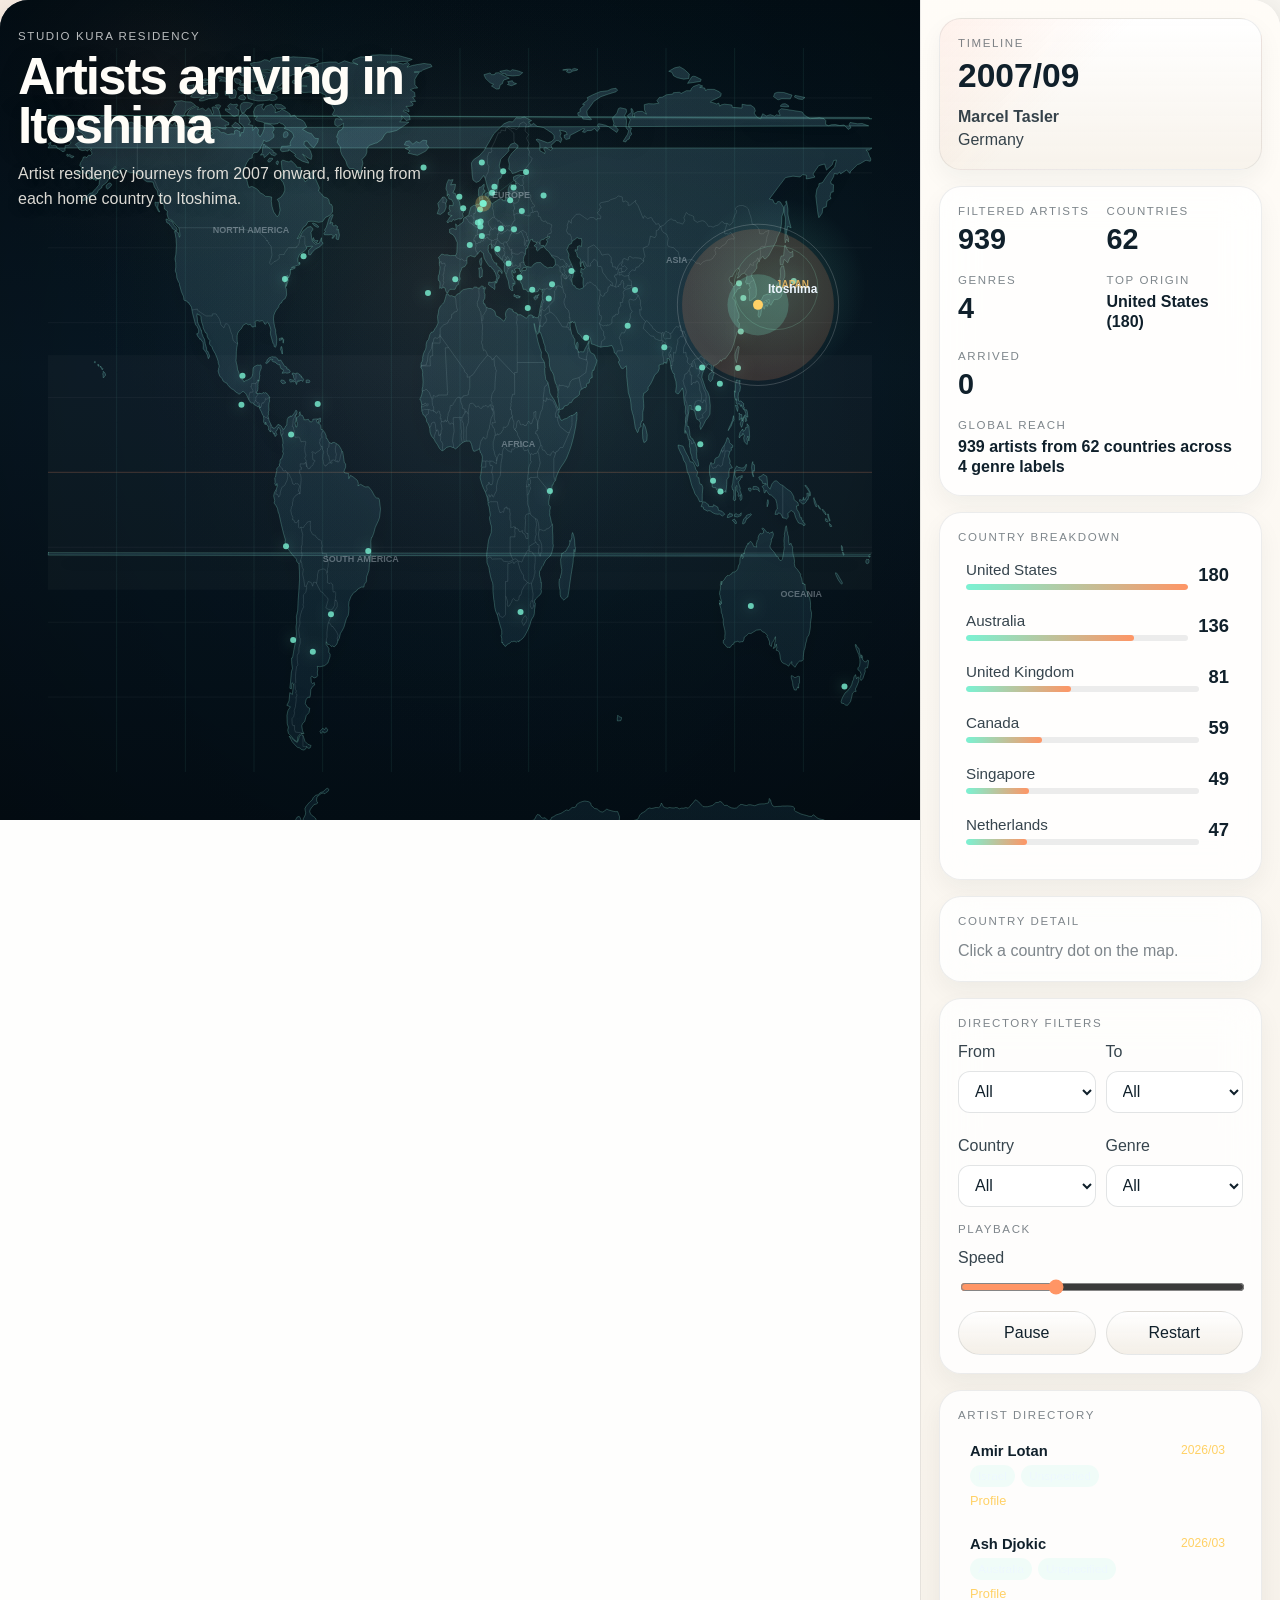
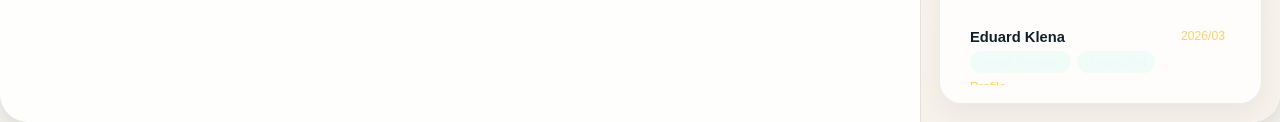
==== embed.html @ 5cb301b1 "Add metadata-driven artist directory" ====
<!DOCTYPE html>
<html lang="ja">
  <head>
    <meta charset="UTF-8" />
    <meta name="viewport" content="width=device-width, initial-scale=1.0" />
    <title>Kura Residency Atlas Embed</title>
    <link rel="stylesheet" href="./style.css" />
  </head>
  <body class="embed-mode">
    <div class="app-shell">
      <main class="canvas-column">
        <div class="hero-copy">
          <p class="eyebrow">Studio Kura Residency</p>
          <h1>Artists arriving in Itoshima</h1>
          <p class="description">
            Artist residency journeys from 2007 onward, flowing from each home country to Itoshima.
          </p>
        </div>
        <div id="sketch-root"></div>
      </main>

      <aside class="sidebar">
        <section class="panel panel-primary">
          <div class="panel-label">Timeline</div>
          <div id="current-date" class="big-date">Loading...</div>
          <div id="current-artist" class="current-artist">Preparing data...</div>
        </section>

        <section class="panel stats-grid">
          <div>
            <div class="stat-label">Filtered Artists</div>
            <div id="total-artists" class="stat-value">0</div>
          </div>
          <div>
            <div class="stat-label">Countries</div>
            <div id="country-count" class="stat-value">0</div>
          </div>
          <div>
            <div class="stat-label">Genres</div>
            <div id="genre-count" class="stat-value">0</div>
          </div>
          <div>
            <div class="stat-label">Top Origin</div>
            <div id="top-country" class="stat-value stat-value-small">-</div>
          </div>
          <div>
            <div class="stat-label">Arrived</div>
            <div id="arrived-count" class="stat-value">0</div>
          </div>
          <div class="stat-card-wide">
            <div class="stat-label">Global Reach</div>
            <div id="global-summary" class="stat-value stat-value-small">Building global map view...</div>
          </div>
        </section>

        <section class="panel">
          <div class="panel-label">Country Breakdown</div>
          <div id="country-list" class="country-list"></div>
        </section>

        <section class="panel">
          <div class="panel-label">Country Detail</div>
          <div id="country-detail" class="country-detail">
            <div id="detail-empty" class="detail-empty">Click a country dot on the map.</div>
            <div id="detail-content" class="detail-content" hidden>
              <div id="detail-country" class="detail-country">-</div>
              <div class="detail-stats">
                <div><span class="detail-stat-label">Artists</span><span id="detail-count" class="detail-stat-value">0</span></div>
                <div><span class="detail-stat-label">First</span><span id="detail-first" class="detail-stat-value">-</span></div>
                <div><span class="detail-stat-label">Latest</span><span id="detail-latest" class="detail-stat-value">-</span></div>
              </div>
              <div id="detail-artists" class="detail-artists"></div>
            </div>
          </div>
        </section>

        <section class="panel controls-panel">
          <div class="panel-label">Directory Filters</div>
          <div class="filter-grid">
            <label class="control-row" for="filter-start">
              <span>From</span>
              <select id="filter-start"></select>
            </label>
            <label class="control-row" for="filter-end">
              <span>To</span>
              <select id="filter-end"></select>
            </label>
            <label class="control-row" for="filter-country">
              <span>Country</span>
              <select id="filter-country"></select>
            </label>
            <label class="control-row" for="filter-genre">
              <span>Genre</span>
              <select id="filter-genre"></select>
            </label>
          </div>
          <div class="panel-label panel-label-spaced">Playback</div>
          <label class="control-row" for="speed-control">
            <span>Speed</span>
            <input id="speed-control" type="range" min="0.4" max="3" value="1.25" step="0.05" />
          </label>
          <div class="button-row">
            <button id="toggle-play" type="button">Pause</button>
            <button id="restart-play" type="button">Restart</button>
          </div>
        </section>

        <section class="panel">
          <div class="panel-label">Artist Directory</div>
          <div id="directory-list" class="directory-list"></div>
        </section>
      </aside>
    </div>

    <script src="./data/artists-data.js"></script>
    <script src="./data/artist-profiles.js"></script>
    <script src="./data/artist-metadata.js"></script>
    <script src="./data/world-land.js"></script>
    <script src="./data/world-countries.js"></script>
    <script src="./sketch.js"></script>
  </body>
</html>
---- style.css ----
:root {
  --bg: #07131d;
  --bg-soft: rgba(12, 29, 42, 0.72);
  --line: rgba(145, 226, 255, 0.25);
  --ink: #edf7ff;
  --muted: #9db8ca;
  --accent: #7af2d3;
  --accent-2: #ff9565;
  --accent-3: #ffd166;
  --panel: rgba(8, 18, 29, 0.78);
}

* {
  box-sizing: border-box;
}

html,
body {
  margin: 0;
  min-height: 100%;
  background:
    radial-gradient(circle at top left, rgba(255, 149, 101, 0.15), transparent 30%),
    radial-gradient(circle at 80% 20%, rgba(122, 242, 211, 0.12), transparent 26%),
    linear-gradient(160deg, #02060b 0%, #07131d 45%, #0d2231 100%);
  color: var(--ink);
  font-family: "Space Grotesk", "Noto Sans JP", sans-serif;
}

body {
  overflow: hidden;
}

body.embed-mode {
  background:
    radial-gradient(circle at top left, rgba(255, 149, 101, 0.1), transparent 26%),
    radial-gradient(circle at 80% 20%, rgba(122, 242, 211, 0.08), transparent 24%),
    #f6f4ef;
  color: #10202b;
}

.app-shell {
  display: grid;
  grid-template-columns: minmax(0, 1fr) 360px;
  min-height: 100vh;
}

.embed-mode .app-shell {
  min-height: 820px;
  background: rgba(255, 255, 255, 0.88);
  border-radius: 28px;
  overflow: hidden;
  box-shadow:
    0 24px 60px rgba(16, 32, 43, 0.08),
    0 4px 16px rgba(16, 32, 43, 0.06);
}

.canvas-column {
  position: relative;
  padding: 24px 0 24px 24px;
}

.embed-mode .canvas-column {
  padding: 0;
}

.hero-copy {
  position: absolute;
  z-index: 2;
  top: 24px;
  left: 24px;
  width: min(520px, calc(100% - 72px));
  pointer-events: none;
}

.embed-mode .hero-copy {
  top: 18px;
  left: 18px;
  width: min(420px, calc(100% - 36px));
}

.embed-mode .eyebrow {
  color: rgba(255, 255, 255, 0.72);
}

.embed-mode .hero-copy h1 {
  color: #fffdf8;
  text-shadow: 0 6px 24px rgba(0, 0, 0, 0.28);
}

.embed-mode .description {
  color: rgba(255, 250, 242, 0.86);
  text-shadow: 0 4px 18px rgba(0, 0, 0, 0.2);
}

.eyebrow,
.panel-label,
.stat-label {
  text-transform: uppercase;
  letter-spacing: 0.14em;
  font-size: 0.72rem;
  color: var(--muted);
}

.hero-copy h1 {
  margin: 8px 0 12px;
  font-size: clamp(2rem, 4vw, 4.5rem);
  line-height: 0.95;
  letter-spacing: -0.04em;
}

.description {
  margin: 0;
  max-width: 46ch;
  color: rgba(237, 247, 255, 0.74);
  line-height: 1.55;
}

#sketch-root {
  width: 100%;
  height: calc(100vh - 48px);
  border-radius: 28px;
  overflow: hidden;
  background:
    radial-gradient(circle at 78% 24%, rgba(122, 242, 211, 0.08), transparent 20%),
    radial-gradient(circle at 24% 16%, rgba(255, 149, 101, 0.08), transparent 24%),
    linear-gradient(180deg, rgba(7, 19, 29, 0.72), rgba(7, 19, 29, 0.26));
  border: 1px solid rgba(122, 242, 211, 0.16);
  box-shadow:
    inset 0 0 0 1px rgba(255, 255, 255, 0.03),
    inset 0 -80px 120px rgba(0, 0, 0, 0.24);
}

.embed-mode #sketch-root {
  height: 820px;
  border-radius: 0;
  border: 0;
}

.sidebar {
  padding: 24px;
  display: grid;
  gap: 16px;
  background: linear-gradient(180deg, rgba(3, 8, 14, 0.75), rgba(3, 8, 14, 0.9));
  border-left: 1px solid rgba(255, 255, 255, 0.05);
}

.embed-mode .sidebar {
  padding: 18px;
  background: linear-gradient(180deg, rgba(255, 252, 247, 0.96), rgba(246, 241, 233, 0.96));
  border-left: 1px solid rgba(16, 32, 43, 0.08);
}

.embed-mode .panel {
  background: rgba(255, 255, 255, 0.82);
  border-color: rgba(16, 32, 43, 0.08);
  box-shadow: 0 10px 24px rgba(16, 32, 43, 0.05);
}

.embed-mode .panel-primary {
  background:
    linear-gradient(135deg, rgba(255, 149, 101, 0.12), transparent 42%),
    linear-gradient(180deg, rgba(255, 255, 255, 0.96), rgba(247, 242, 234, 0.92));
}

.embed-mode .panel-label,
.embed-mode .stat-label {
  color: rgba(16, 32, 43, 0.54);
}

.embed-mode .big-date,
.embed-mode .stat-value,
.embed-mode .country-count {
  color: #10202b;
}

.embed-mode .current-artist,
.embed-mode .country-title,
.embed-mode .control-row {
  color: rgba(16, 32, 43, 0.84);
}

.embed-mode .country-bar {
  background: rgba(16, 32, 43, 0.08);
}

.embed-mode .detail-empty,
.embed-mode .detail-artist-date,
.embed-mode .detail-stat-label {
  color: rgba(16, 32, 43, 0.54);
}

.embed-mode .detail-artist {
  background: rgba(16, 32, 43, 0.05);
}

.embed-mode .detail-artist-link {
  color: #b85a2f;
}

.embed-mode .country-row:hover {
  background: rgba(16, 32, 43, 0.05);
}

.embed-mode .country-row.is-active {
  background: rgba(255, 149, 101, 0.12);
}

.embed-mode button {
  border-color: rgba(16, 32, 43, 0.1);
  background: linear-gradient(180deg, rgba(255, 255, 255, 0.96), rgba(243, 238, 230, 0.95));
  color: #10202b;
}

.embed-mode button:hover {
  border-color: rgba(255, 149, 101, 0.35);
}

.panel {
  padding: 18px;
  border-radius: 22px;
  background: var(--panel);
  border: 1px solid rgba(122, 242, 211, 0.12);
  backdrop-filter: blur(18px);
}

.panel-primary {
  background:
    linear-gradient(135deg, rgba(255, 149, 101, 0.16), transparent 40%),
    linear-gradient(180deg, rgba(11, 24, 37, 0.95), rgba(7, 19, 29, 0.82));
}

.big-date {
  margin-top: 10px;
  font-size: 2.1rem;
  font-weight: 700;
  line-height: 1;
}

.current-artist {
  margin-top: 12px;
  color: rgba(237, 247, 255, 0.82);
  line-height: 1.45;
}

.stats-grid {
  display: grid;
  grid-template-columns: 1fr 1fr;
  gap: 18px 12px;
}

.stat-card-wide {
  grid-column: 1 / -1;
}

.stat-value {
  margin-top: 6px;
  font-size: 1.8rem;
  font-weight: 700;
}

.stat-value-small {
  font-size: 1rem;
  line-height: 1.25;
}

.country-list {
  margin-top: 12px;
  max-height: 34vh;
  overflow: auto;
  display: grid;
  gap: 10px;
  padding-right: 6px;
}

.country-row {
  display: grid;
  grid-template-columns: minmax(0, 1fr) auto;
  gap: 10px;
  align-items: center;
  padding: 6px 8px;
  border-radius: 14px;
  cursor: pointer;
  transition: background 140ms ease;
}

.country-row:hover {
  background: rgba(255, 255, 255, 0.05);
}

.country-row.is-active {
  background: rgba(255, 209, 102, 0.12);
}

.country-name {
  display: grid;
  gap: 6px;
}

.country-title {
  display: flex;
  justify-content: space-between;
  gap: 8px;
  font-size: 0.95rem;
}

.country-bar {
  height: 6px;
  border-radius: 999px;
  background: rgba(255, 255, 255, 0.06);
  overflow: hidden;
}

.country-bar-fill {
  height: 100%;
  border-radius: inherit;
  background: linear-gradient(90deg, var(--accent), var(--accent-2));
}

.country-count {
  font-size: 1.15rem;
  font-weight: 700;
  color: var(--accent-3);
}

.country-detail {
  margin-top: 12px;
}

.detail-empty {
  color: rgba(237, 247, 255, 0.62);
  line-height: 1.5;
}

.detail-country {
  font-size: 1.25rem;
  font-weight: 700;
}

.detail-stats {
  margin-top: 12px;
  display: grid;
  grid-template-columns: repeat(3, 1fr);
  gap: 10px;
}

.detail-stat-label {
  display: block;
  font-size: 0.72rem;
  letter-spacing: 0.1em;
  text-transform: uppercase;
  color: var(--muted);
}

.detail-stat-value {
  display: block;
  margin-top: 4px;
  font-weight: 700;
}

.detail-artists {
  margin-top: 14px;
  max-height: 22vh;
  overflow: auto;
  display: grid;
  gap: 8px;
  padding-right: 6px;
}

.detail-artist {
  display: grid;
  grid-template-columns: minmax(0, 1fr);
  gap: 6px;
  align-items: start;
  padding: 8px 10px;
  border-radius: 12px;
  background: rgba(255, 255, 255, 0.05);
  line-height: 1.35;
}

.detail-artist-copy {
  min-width: 0;
}

.detail-artist-date {
  display: block;
  font-size: 0.76rem;
  color: var(--muted);
}

.detail-artist-link {
  display: inline-block;
  margin-top: 4px;
  color: var(--accent-3);
  text-decoration: none;
  font-size: 0.8rem;
}

.detail-artist-link:hover {
  text-decoration: underline;
}

.controls-panel {
  align-self: end;
}

.panel-label-spaced {
  margin-top: 16px;
}

.control-row {
  margin-top: 14px;
  display: grid;
  gap: 10px;
  color: rgba(237, 247, 255, 0.86);
}

.filter-grid {
  display: grid;
  grid-template-columns: 1fr 1fr;
  gap: 10px;
}

.directory-list {
  margin-top: 12px;
  max-height: 28vh;
  overflow: auto;
  display: grid;
  gap: 8px;
  padding-right: 6px;
}

.directory-card {
  padding: 10px 12px;
  border-radius: 14px;
  background: rgba(255, 255, 255, 0.05);
  display: grid;
  gap: 6px;
}

.directory-title {
  display: flex;
  justify-content: space-between;
  gap: 8px;
  align-items: start;
  font-size: 0.92rem;
}

.directory-period {
  color: var(--accent-3);
  font-size: 0.76rem;
  white-space: nowrap;
}

.directory-meta {
  display: flex;
  flex-wrap: wrap;
  gap: 6px;
}

.directory-pill {
  display: inline-flex;
  align-items: center;
  padding: 4px 8px;
  border-radius: 999px;
  background: rgba(122, 242, 211, 0.1);
  color: rgba(237, 247, 255, 0.82);
  font-size: 0.74rem;
}

.directory-link {
  color: var(--accent-3);
  text-decoration: none;
  font-size: 0.8rem;
}

.directory-link:hover {
  text-decoration: underline;
}

select {
  width: 100%;
  min-height: 42px;
  padding: 0 12px;
  border-radius: 12px;
  border: 1px solid rgba(255, 255, 255, 0.12);
  background: rgba(255, 255, 255, 0.05);
  color: var(--ink);
  font: inherit;
}

.embed-mode select {
  border-color: rgba(16, 32, 43, 0.12);
  background: rgba(255, 255, 255, 0.94);
  color: #10202b;
}

input[type="range"] {
  width: 100%;
  accent-color: var(--accent-2);
}

.button-row {
  margin-top: 14px;
  display: grid;
  grid-template-columns: 1fr 1fr;
  gap: 10px;
}

button {
  padding: 12px 14px;
  border-radius: 999px;
  border: 1px solid rgba(255, 255, 255, 0.1);
  background: linear-gradient(180deg, rgba(255, 255, 255, 0.08), rgba(255, 255, 255, 0.02));
  color: var(--ink);
  font: inherit;
  cursor: pointer;
}

button:hover {
  border-color: rgba(122, 242, 211, 0.35);
}

@media (max-width: 1080px) {
  body {
    overflow: auto;
  }

  .app-shell {
    grid-template-columns: 1fr;
  }

  .canvas-column {
    padding: 16px 16px 0;
  }

  #sketch-root {
    height: auto;
    aspect-ratio: 1.65 / 1;
    min-height: 320px;
    max-height: 56vw;
  }

  .sidebar {
    padding: 16px;
    grid-template-columns: 1fr;
    border-left: 0;
    border-top: 1px solid rgba(255, 255, 255, 0.05);
  }

  .country-list {
    max-height: 28vh;
  }

  .embed-mode .app-shell {
    min-height: auto;
  }

  .embed-mode #sketch-root {
    height: auto;
    aspect-ratio: 1.65 / 1;
    min-height: 320px;
    max-height: 58vw;
  }

  .hero-copy {
    width: min(360px, calc(100% - 32px));
  }

  .hero-copy h1 {
    font-size: clamp(1.6rem, 8vw, 2.8rem);
  }

  .description {
    max-width: 34ch;
    font-size: 0.88rem;
  }

  .big-date {
    font-size: 1.8rem;
  }

  .current-artist {
    font-size: 0.92rem;
  }

  .stat-value {
    font-size: 1.55rem;
  }

  .stat-value-small,
  .country-count,
  .detail-country {
    font-size: 0.98rem;
  }

  .country-title,
  .detail-stat-value,
  .control-row,
  button,
  select {
    font-size: 0.9rem;
  }

  .directory-title {
    font-size: 0.88rem;
  }
}

@media (max-width: 720px) {
  #sketch-root,
  .embed-mode #sketch-root {
    aspect-ratio: 1.45 / 1;
    min-height: 280px;
    max-height: 72vw;
  }

  .hero-copy {
    top: 14px;
    left: 14px;
    width: min(300px, calc(100% - 28px));
  }

  .hero-copy h1 {
    margin: 6px 0 8px;
    font-size: clamp(1.35rem, 6.2vw, 2.1rem);
  }

  .description {
    font-size: 0.78rem;
    line-height: 1.45;
  }

  .eyebrow,
  .panel-label,
  .stat-label {
    font-size: 0.64rem;
    letter-spacing: 0.11em;
  }

  .sidebar {
    padding: 12px;
    gap: 12px;
  }

  .panel {
    padding: 14px;
    border-radius: 18px;
  }

  .big-date {
    font-size: 1.5rem;
  }

  .current-artist {
    margin-top: 10px;
    font-size: 0.86rem;
    line-height: 1.35;
  }

  .stat-value {
    font-size: 1.32rem;
  }

  .stat-value-small {
    font-size: 0.86rem;
  }

  .country-title,
  .country-count,
  .detail-country,
  .detail-stat-value,
  .control-row,
  button,
  select {
    font-size: 0.84rem;
  }

  .detail-stat-label,
  .detail-artist-date {
    font-size: 0.68rem;
  }

  .detail-artists,
  .country-list {
    gap: 6px;
  }

  .filter-grid {
    grid-template-columns: 1fr;
  }

  .directory-pill,
  .directory-period,
  .directory-link {
    font-size: 0.72rem;
  }
}

.editor-body {
  overflow: auto;
}

.editor-shell {
  min-height: 100vh;
  padding: 24px;
  display: grid;
  gap: 18px;
}

.editor-hero {
  display: flex;
  justify-content: space-between;
  gap: 20px;
  align-items: flex-start;
}

.editor-hero h1,
.editor-panel h2 {
  margin: 8px 0 0;
  font-size: clamp(1.4rem, 2vw, 2.4rem);
}

.editor-hero-actions,
.editor-actions {
  display: flex;
  gap: 10px;
  flex-wrap: wrap;
}

.editor-link-button {
  display: inline-flex;
  align-items: center;
  justify-content: center;
  padding: 12px 14px;
  border-radius: 999px;
  border: 1px solid rgba(255, 255, 255, 0.1);
  background: linear-gradient(180deg, rgba(255, 255, 255, 0.08), rgba(255, 255, 255, 0.02));
  color: var(--ink);
  text-decoration: none;
}

.editor-grid {
  display: grid;
  grid-template-columns: repeat(2, minmax(0, 1fr));
  gap: 18px;
}

.editor-panel {
  display: grid;
  gap: 12px;
}

.editor-panel-wide {
  grid-column: 1 / -1;
}

.editor-panel-head {
  display: flex;
  justify-content: space-between;
  gap: 16px;
  align-items: flex-start;
}

.editor-note,
.editor-status {
  color: var(--muted);
  line-height: 1.5;
}

.editor-checklist {
  display: grid;
  gap: 8px;
}

.editor-check-item {
  padding: 10px 12px;
  border-radius: 12px;
  background: rgba(255, 255, 255, 0.04);
  color: rgba(237, 247, 255, 0.86);
}

.editor-search-bar {
  display: flex;
  gap: 12px;
  align-items: center;
  flex-wrap: wrap;
}

.editor-search-bar input,
.editor-cell input {
  width: 100%;
  border-radius: 12px;
  border: 1px solid rgba(255, 255, 255, 0.08);
  background: rgba(255, 255, 255, 0.04);
  color: var(--ink);
  font: inherit;
}

.editor-search-bar input {
  min-height: 48px;
  padding: 0 14px;
  min-width: min(100%, 360px);
}

.editor-table {
  display: grid;
  gap: 8px;
}

.editor-thead,
.editor-tr {
  display: grid;
  gap: 8px;
}

.editor-thead {
  grid-template-columns: 100px minmax(180px, 1.2fr) minmax(140px, 1fr) minmax(220px, 1.5fr) 110px;
  color: var(--muted);
  text-transform: uppercase;
  letter-spacing: 0.12em;
  font-size: 0.72rem;
}

#override-table .editor-thead,
#override-table .editor-tr {
  grid-template-columns: 100px minmax(180px, 1.4fr) minmax(140px, 1fr) 110px;
}

#source-table .editor-thead,
#source-table .editor-tr {
  grid-template-columns: 100px minmax(180px, 1.4fr) minmax(140px, 1fr) 130px;
}

.editor-th,
.editor-cell {
  min-width: 0;
}

.editor-cell input,
.editor-cell-static {
  min-height: 44px;
  padding: 10px 12px;
}

.editor-cell-static {
  display: flex;
  align-items: center;
  border-radius: 12px;
  background: rgba(255, 255, 255, 0.04);
}

.editor-cell-action {
  display: flex;
  align-items: center;
}

.editor-delete,
.editor-copy-row {
  width: 100%;
}

.editor-actions button {
  white-space: nowrap;
}

.editor-command-block {
  display: grid;
  gap: 10px;
}

.editor-command-block code {
  display: block;
  padding: 14px 16px;
  border-radius: 14px;
  background: rgba(255, 255, 255, 0.04);
  overflow: auto;
}

@media (max-width: 1180px) {
  .editor-grid {
    grid-template-columns: 1fr;
  }

  .editor-panel-wide {
    grid-column: auto;
  }
}

@media (max-width: 820px) {
  .editor-shell {
    padding: 16px;
  }

  .editor-hero,
  .editor-panel-head {
    grid-template-columns: 1fr;
    display: grid;
  }

  .editor-thead {
    display: none;
  }

  .editor-tr,
  #override-table .editor-tr,
  #source-table .editor-tr {
    grid-template-columns: 1fr;
    padding: 10px;
    border-radius: 16px;
    background: rgba(255, 255, 255, 0.04);
  }
}
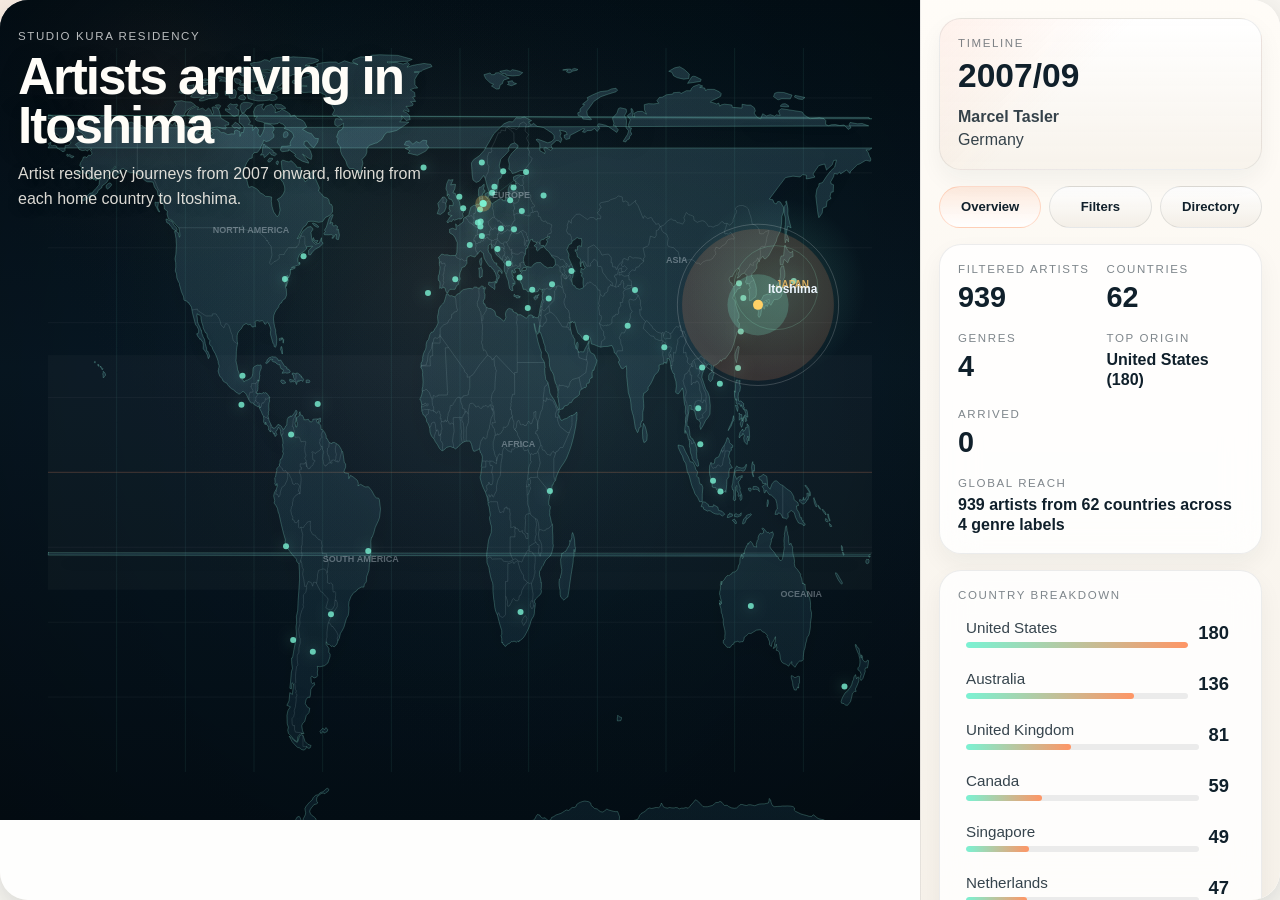
==== commit 93f135e6: "Reorganize sidebar into desktop tabs" ====
--- a/embed.html
+++ b/embed.html
@@ -26,89 +26,101 @@
           <div id="current-artist" class="current-artist">Preparing data...</div>
         </section>
 
-        <section class="panel stats-grid">
-          <div>
-            <div class="stat-label">Filtered Artists</div>
-            <div id="total-artists" class="stat-value">0</div>
-          </div>
-          <div>
-            <div class="stat-label">Countries</div>
-            <div id="country-count" class="stat-value">0</div>
-          </div>
-          <div>
-            <div class="stat-label">Genres</div>
-            <div id="genre-count" class="stat-value">0</div>
-          </div>
-          <div>
-            <div class="stat-label">Top Origin</div>
-            <div id="top-country" class="stat-value stat-value-small">-</div>
-          </div>
-          <div>
-            <div class="stat-label">Arrived</div>
-            <div id="arrived-count" class="stat-value">0</div>
-          </div>
-          <div class="stat-card-wide">
-            <div class="stat-label">Global Reach</div>
-            <div id="global-summary" class="stat-value stat-value-small">Building global map view...</div>
-          </div>
+        <section class="sidebar-tabs" aria-label="Sidebar sections">
+          <button class="sidebar-tab is-active" type="button" data-sidebar-tab="overview">Overview</button>
+          <button class="sidebar-tab" type="button" data-sidebar-tab="filters">Filters</button>
+          <button class="sidebar-tab" type="button" data-sidebar-tab="directory">Directory</button>
         </section>
 
-        <section class="panel">
-          <div class="panel-label">Country Breakdown</div>
-          <div id="country-list" class="country-list"></div>
-        </section>
+        <div class="sidebar-view is-active" data-sidebar-panel="overview">
+          <section class="panel stats-grid">
+            <div>
+              <div class="stat-label">Filtered Artists</div>
+              <div id="total-artists" class="stat-value">0</div>
+            </div>
+            <div>
+              <div class="stat-label">Countries</div>
+              <div id="country-count" class="stat-value">0</div>
+            </div>
+            <div>
+              <div class="stat-label">Genres</div>
+              <div id="genre-count" class="stat-value">0</div>
+            </div>
+            <div>
+              <div class="stat-label">Top Origin</div>
+              <div id="top-country" class="stat-value stat-value-small">-</div>
+            </div>
+            <div>
+              <div class="stat-label">Arrived</div>
+              <div id="arrived-count" class="stat-value">0</div>
+            </div>
+            <div class="stat-card-wide">
+              <div class="stat-label">Global Reach</div>
+              <div id="global-summary" class="stat-value stat-value-small">Building global map view...</div>
+            </div>
+          </section>
 
-        <section class="panel">
-          <div class="panel-label">Country Detail</div>
-          <div id="country-detail" class="country-detail">
-            <div id="detail-empty" class="detail-empty">Click a country dot on the map.</div>
-            <div id="detail-content" class="detail-content" hidden>
-              <div id="detail-country" class="detail-country">-</div>
-              <div class="detail-stats">
-                <div><span class="detail-stat-label">Artists</span><span id="detail-count" class="detail-stat-value">0</span></div>
-                <div><span class="detail-stat-label">First</span><span id="detail-first" class="detail-stat-value">-</span></div>
-                <div><span class="detail-stat-label">Latest</span><span id="detail-latest" class="detail-stat-value">-</span></div>
+          <section class="panel">
+            <div class="panel-label">Country Breakdown</div>
+            <div id="country-list" class="country-list"></div>
+          </section>
+
+          <section class="panel">
+            <div class="panel-label">Country Detail</div>
+            <div id="country-detail" class="country-detail">
+              <div id="detail-empty" class="detail-empty">Click a country dot on the map.</div>
+              <div id="detail-content" class="detail-content" hidden>
+                <div id="detail-country" class="detail-country">-</div>
+                <div class="detail-stats">
+                  <div><span class="detail-stat-label">Artists</span><span id="detail-count" class="detail-stat-value">0</span></div>
+                  <div><span class="detail-stat-label">First</span><span id="detail-first" class="detail-stat-value">-</span></div>
+                  <div><span class="detail-stat-label">Latest</span><span id="detail-latest" class="detail-stat-value">-</span></div>
+                </div>
+                <div id="detail-artists" class="detail-artists"></div>
               </div>
-              <div id="detail-artists" class="detail-artists"></div>
             </div>
-          </div>
-        </section>
+          </section>
+        </div>
 
-        <section class="panel controls-panel">
-          <div class="panel-label">Directory Filters</div>
-          <div class="filter-grid">
-            <label class="control-row" for="filter-start">
-              <span>From</span>
-              <select id="filter-start"></select>
+        <div class="sidebar-view" data-sidebar-panel="filters" hidden>
+          <section class="panel controls-panel">
+            <div class="panel-label">Directory Filters</div>
+            <div class="filter-grid">
+              <label class="control-row" for="filter-start">
+                <span>From</span>
+                <select id="filter-start"></select>
+              </label>
+              <label class="control-row" for="filter-end">
+                <span>To</span>
+                <select id="filter-end"></select>
+              </label>
+              <label class="control-row" for="filter-country">
+                <span>Country</span>
+                <select id="filter-country"></select>
+              </label>
+              <label class="control-row" for="filter-genre">
+                <span>Genre</span>
+                <select id="filter-genre"></select>
+              </label>
+            </div>
+            <div class="panel-label panel-label-spaced">Playback</div>
+            <label class="control-row" for="speed-control">
+              <span>Speed</span>
+              <input id="speed-control" type="range" min="0.4" max="3" value="1.25" step="0.05" />
             </label>
-            <label class="control-row" for="filter-end">
-              <span>To</span>
-              <select id="filter-end"></select>
-            </label>
-            <label class="control-row" for="filter-country">
-              <span>Country</span>
-              <select id="filter-country"></select>
-            </label>
-            <label class="control-row" for="filter-genre">
-              <span>Genre</span>
-              <select id="filter-genre"></select>
-            </label>
-          </div>
-          <div class="panel-label panel-label-spaced">Playback</div>
-          <label class="control-row" for="speed-control">
-            <span>Speed</span>
-            <input id="speed-control" type="range" min="0.4" max="3" value="1.25" step="0.05" />
-          </label>
-          <div class="button-row">
-            <button id="toggle-play" type="button">Pause</button>
-            <button id="restart-play" type="button">Restart</button>
-          </div>
-        </section>
+            <div class="button-row">
+              <button id="toggle-play" type="button">Pause</button>
+              <button id="restart-play" type="button">Restart</button>
+            </div>
+          </section>
+        </div>
 
-        <section class="panel">
-          <div class="panel-label">Artist Directory</div>
-          <div id="directory-list" class="directory-list"></div>
-        </section>
+        <div class="sidebar-view" data-sidebar-panel="directory" hidden>
+          <section class="panel">
+            <div class="panel-label">Artist Directory</div>
+            <div id="directory-list" class="directory-list"></div>
+          </section>
+        </div>
       </aside>
     </div>
 
--- a/style.css
+++ b/style.css
@@ -140,6 +140,9 @@
   padding: 24px;
   display: grid;
   gap: 16px;
+  align-content: start;
+  overflow-y: auto;
+  height: 100vh;
   background: linear-gradient(180deg, rgba(3, 8, 14, 0.75), rgba(3, 8, 14, 0.9));
   border-left: 1px solid rgba(255, 255, 255, 0.05);
 }
@@ -148,6 +151,35 @@
   padding: 18px;
   background: linear-gradient(180deg, rgba(255, 252, 247, 0.96), rgba(246, 241, 233, 0.96));
   border-left: 1px solid rgba(16, 32, 43, 0.08);
+}
+
+.sidebar-tabs {
+  display: grid;
+  grid-template-columns: repeat(3, 1fr);
+  gap: 8px;
+}
+
+.sidebar-tab {
+  min-height: 42px;
+  padding: 10px 12px;
+  border-radius: 999px;
+  font-size: 0.82rem;
+  font-weight: 600;
+}
+
+.sidebar-tab.is-active {
+  border-color: rgba(122, 242, 211, 0.5);
+  background: linear-gradient(180deg, rgba(122, 242, 211, 0.18), rgba(255, 255, 255, 0.04));
+}
+
+.embed-mode .sidebar-tab.is-active {
+  border-color: rgba(255, 149, 101, 0.32);
+  background: linear-gradient(180deg, rgba(255, 149, 101, 0.16), rgba(255, 255, 255, 0.92));
+}
+
+.sidebar-view {
+  display: grid;
+  gap: 16px;
 }
 
 .embed-mode .panel {
@@ -400,7 +432,7 @@
 }
 
 .controls-panel {
-  align-self: end;
+  align-self: start;
 }
 
 .panel-label-spaced {
@@ -543,6 +575,8 @@
   .sidebar {
     padding: 16px;
     grid-template-columns: 1fr;
+    height: auto;
+    overflow: visible;
     border-left: 0;
     border-top: 1px solid rgba(255, 255, 255, 0.05);
   }
@@ -640,6 +674,10 @@
   .sidebar {
     padding: 12px;
     gap: 12px;
+  }
+
+  .sidebar-tabs {
+    grid-template-columns: 1fr;
   }
 
   .panel {
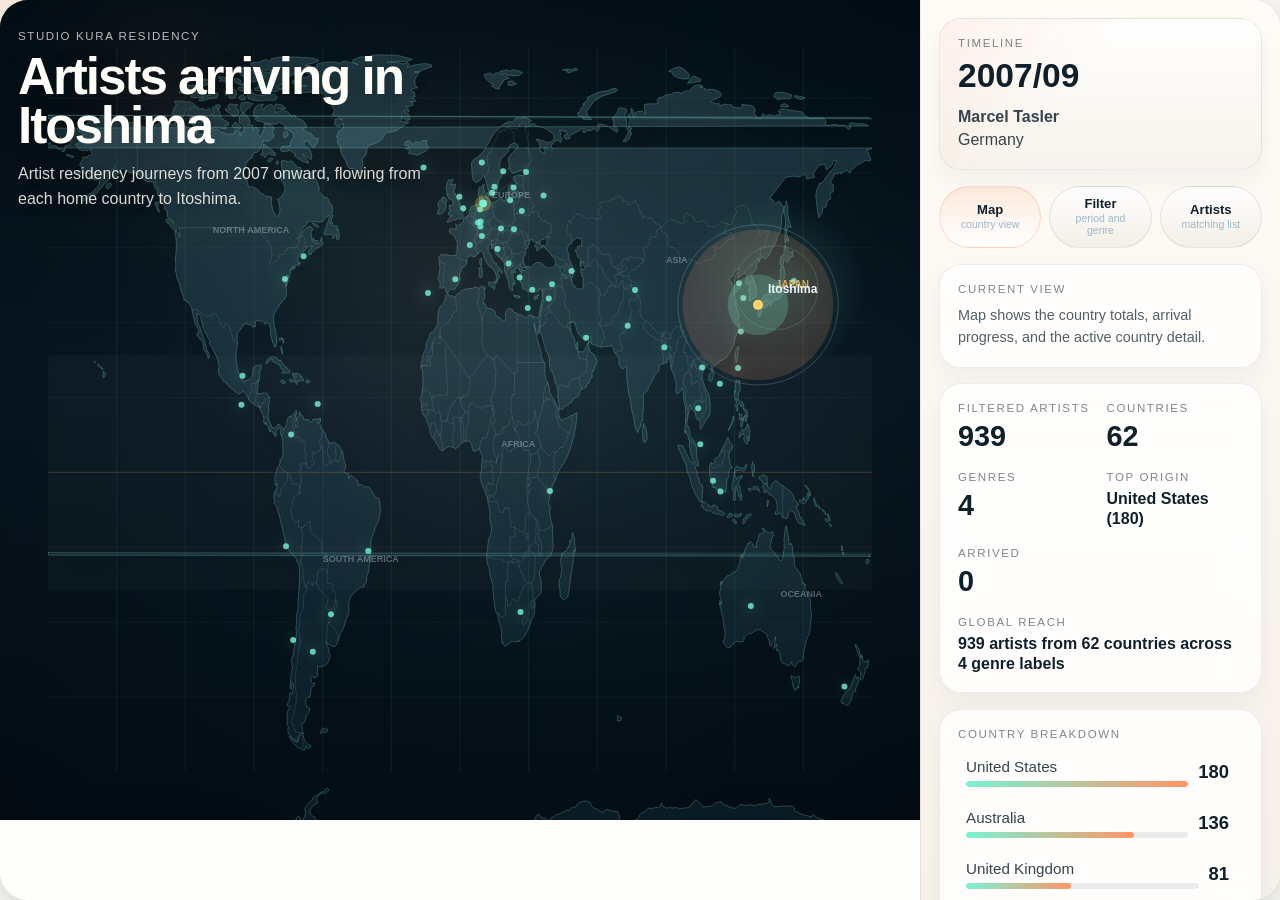
==== commit 597e1ea9: "Clarify sidebar tab labels" ====
--- a/embed.html
+++ b/embed.html
@@ -27,12 +27,25 @@
         </section>
 
         <section class="sidebar-tabs" aria-label="Sidebar sections">
-          <button class="sidebar-tab is-active" type="button" data-sidebar-tab="overview">Overview</button>
-          <button class="sidebar-tab" type="button" data-sidebar-tab="filters">Filters</button>
-          <button class="sidebar-tab" type="button" data-sidebar-tab="directory">Directory</button>
+          <button class="sidebar-tab is-active" type="button" data-sidebar-tab="overview">
+            <span class="sidebar-tab-title">Map</span>
+            <span class="sidebar-tab-note">country view</span>
+          </button>
+          <button class="sidebar-tab" type="button" data-sidebar-tab="filters">
+            <span class="sidebar-tab-title">Filter</span>
+            <span class="sidebar-tab-note">period and genre</span>
+          </button>
+          <button class="sidebar-tab" type="button" data-sidebar-tab="directory">
+            <span class="sidebar-tab-title">Artists</span>
+            <span class="sidebar-tab-note">matching list</span>
+          </button>
         </section>
 
         <div class="sidebar-view is-active" data-sidebar-panel="overview">
+          <section class="panel panel-helper">
+            <div class="panel-label">Current View</div>
+            <p class="panel-helper-copy">Map shows the country totals, arrival progress, and the active country detail.</p>
+          </section>
           <section class="panel stats-grid">
             <div>
               <div class="stat-label">Filtered Artists</div>
@@ -83,6 +96,10 @@
         </div>
 
         <div class="sidebar-view" data-sidebar-panel="filters" hidden>
+          <section class="panel panel-helper">
+            <div class="panel-label">Current View</div>
+            <p class="panel-helper-copy">Filter updates the map and directory by period, country, and genre.</p>
+          </section>
           <section class="panel controls-panel">
             <div class="panel-label">Directory Filters</div>
             <div class="filter-grid">
@@ -116,6 +133,10 @@
         </div>
 
         <div class="sidebar-view" data-sidebar-panel="directory" hidden>
+          <section class="panel panel-helper">
+            <div class="panel-label">Current View</div>
+            <p class="panel-helper-copy">Artists lists the matching artists in reverse chronological order.</p>
+          </section>
           <section class="panel">
             <div class="panel-label">Artist Directory</div>
             <div id="directory-list" class="directory-list"></div>
--- a/style.css
+++ b/style.css
@@ -163,8 +163,23 @@
   min-height: 42px;
   padding: 10px 12px;
   border-radius: 999px;
+  display: grid;
+  gap: 2px;
+  justify-items: center;
+  align-content: center;
+  text-align: center;
+}
+
+.sidebar-tab-title {
   font-size: 0.82rem;
-  font-weight: 600;
+  font-weight: 700;
+  line-height: 1.1;
+}
+
+.sidebar-tab-note {
+  font-size: 0.66rem;
+  color: var(--muted);
+  line-height: 1.1;
 }
 
 .sidebar-tab.is-active {
@@ -180,6 +195,17 @@
 .sidebar-view {
   display: grid;
   gap: 16px;
+}
+
+.panel-helper-copy {
+  margin: 10px 0 0;
+  color: rgba(237, 247, 255, 0.74);
+  line-height: 1.5;
+  font-size: 0.9rem;
+}
+
+.embed-mode .panel-helper-copy {
+  color: rgba(16, 32, 43, 0.72);
 }
 
 .embed-mode .panel {
@@ -678,6 +704,12 @@
 
   .sidebar-tabs {
     grid-template-columns: 1fr;
+  }
+
+  .sidebar-tab {
+    justify-items: start;
+    text-align: left;
+    border-radius: 18px;
   }
 
   .panel {
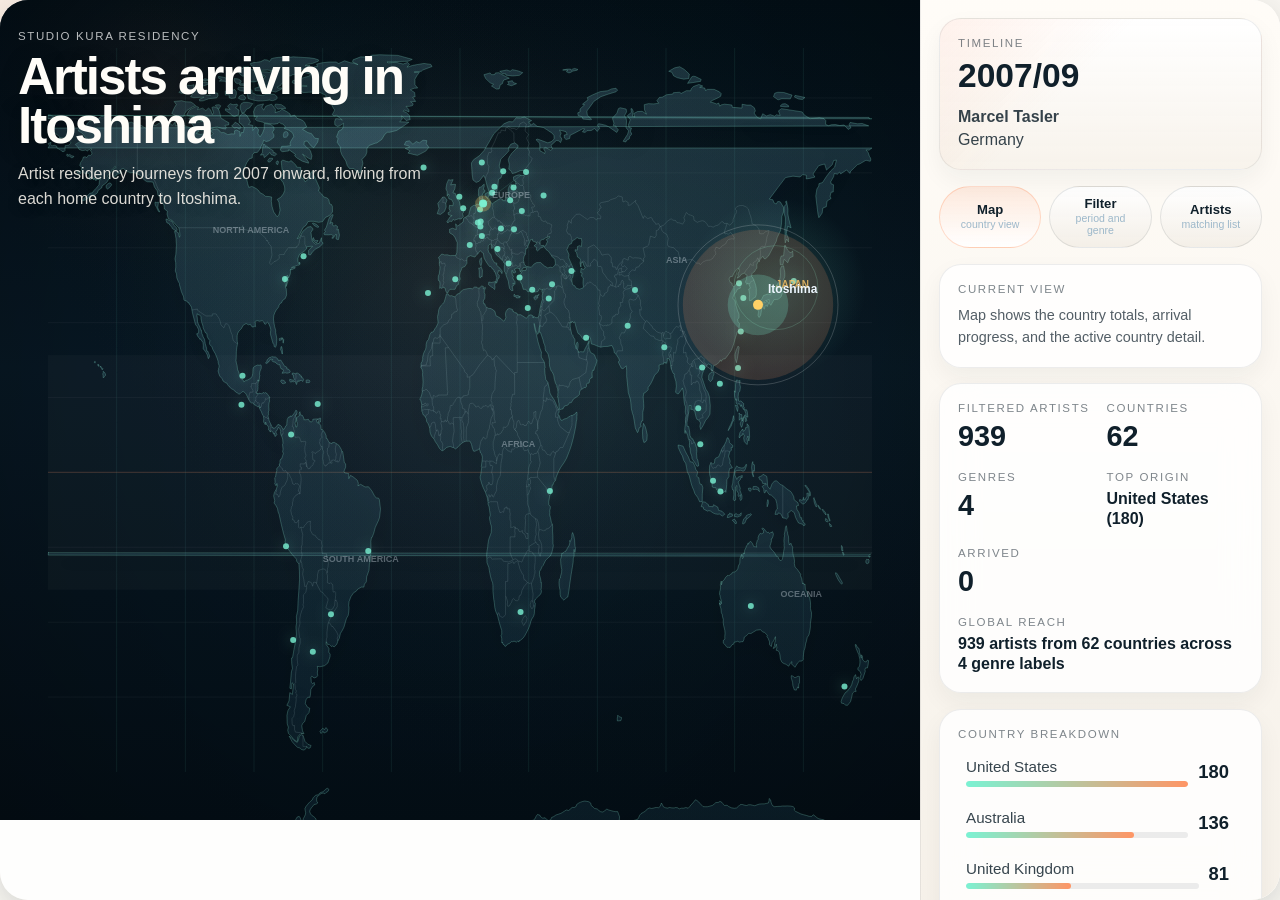
==== commit 12971999: "Unify frontend visualization data" ====
--- a/embed.html
+++ b/embed.html
@@ -145,9 +145,7 @@
       </aside>
     </div>
 
-    <script src="./data/artists-data.js"></script>
-    <script src="./data/artist-profiles.js"></script>
-    <script src="./data/artist-metadata.js"></script>
+    <script src="./data/visualization-data.js"></script>
     <script src="./data/world-land.js"></script>
     <script src="./data/world-countries.js"></script>
     <script src="./sketch.js"></script>
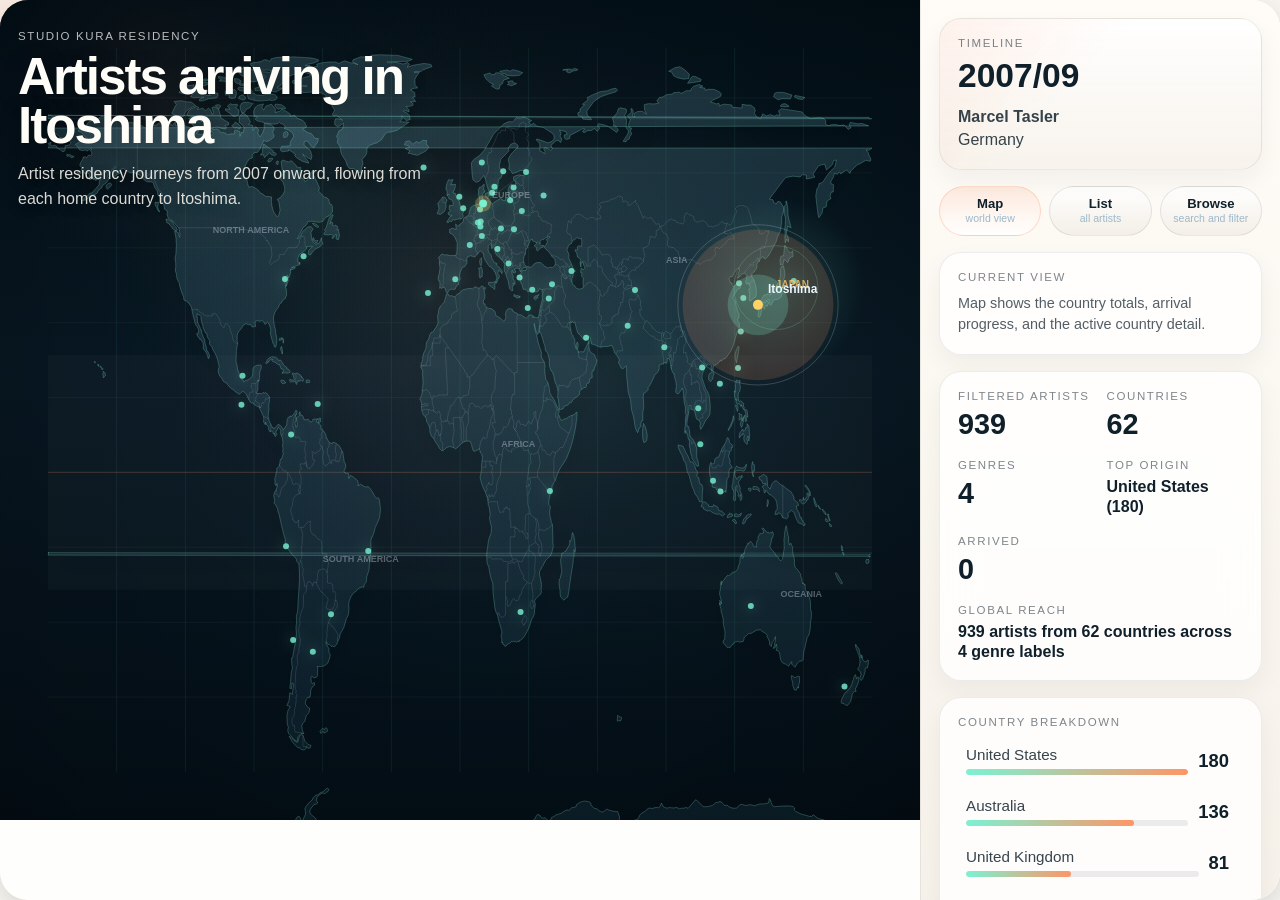
==== commit 4b6009e0: "Add list and browse views for artists" ====
--- a/embed.html
+++ b/embed.html
@@ -29,15 +29,15 @@
         <section class="sidebar-tabs" aria-label="Sidebar sections">
           <button class="sidebar-tab is-active" type="button" data-sidebar-tab="overview">
             <span class="sidebar-tab-title">Map</span>
-            <span class="sidebar-tab-note">country view</span>
+            <span class="sidebar-tab-note">world view</span>
+          </button>
+          <button class="sidebar-tab" type="button" data-sidebar-tab="directory">
+            <span class="sidebar-tab-title">List</span>
+            <span class="sidebar-tab-note">all artists</span>
           </button>
           <button class="sidebar-tab" type="button" data-sidebar-tab="filters">
-            <span class="sidebar-tab-title">Filter</span>
-            <span class="sidebar-tab-note">period and genre</span>
-          </button>
-          <button class="sidebar-tab" type="button" data-sidebar-tab="directory">
-            <span class="sidebar-tab-title">Artists</span>
-            <span class="sidebar-tab-note">matching list</span>
+            <span class="sidebar-tab-title">Browse</span>
+            <span class="sidebar-tab-note">search and filter</span>
           </button>
         </section>
 
@@ -98,7 +98,7 @@
         <div class="sidebar-view" data-sidebar-panel="filters" hidden>
           <section class="panel panel-helper">
             <div class="panel-label">Current View</div>
-            <p class="panel-helper-copy">Filter updates the map and directory by period, country, and genre.</p>
+            <p class="panel-helper-copy">Browse narrows the map and full list by period, country, genre, and playback controls.</p>
           </section>
           <section class="panel controls-panel">
             <div class="panel-label">Directory Filters</div>
@@ -135,9 +135,34 @@
         <div class="sidebar-view" data-sidebar-panel="directory" hidden>
           <section class="panel panel-helper">
             <div class="panel-label">Current View</div>
-            <p class="panel-helper-copy">Artists lists the matching artists in reverse chronological order.</p>
+            <p class="panel-helper-copy">List shows every matching artist with search, sorting, and alternate layouts for scanning or browsing by month.</p>
           </section>
           <section class="panel">
+            <div class="directory-toolbar">
+              <label class="control-row" for="directory-search">
+                <span>Search</span>
+                <input id="directory-search" type="search" placeholder="Artist, country, genre, month..." />
+              </label>
+              <div class="filter-grid directory-toolbar-grid">
+                <label class="control-row" for="directory-sort">
+                  <span>Sort</span>
+                  <select id="directory-sort">
+                    <option value="date-desc">Newest First</option>
+                    <option value="date-asc">Oldest First</option>
+                    <option value="artist-asc">Artist A-Z</option>
+                    <option value="country-asc">Country A-Z</option>
+                  </select>
+                </label>
+                <div class="control-row">
+                  <span>View</span>
+                  <div class="view-toggle" id="directory-view-toggle">
+                    <button type="button" class="view-toggle-button is-active" data-directory-view="cards">Cards</button>
+                    <button type="button" class="view-toggle-button" data-directory-view="timeline">Timeline</button>
+                  </div>
+                </div>
+              </div>
+            </div>
+            <div id="directory-summary" class="directory-summary">Loading artists...</div>
             <div class="panel-label">Artist Directory</div>
             <div id="directory-list" class="directory-list"></div>
           </section>
--- a/style.css
+++ b/style.css
@@ -480,11 +480,44 @@
 
 .directory-list {
   margin-top: 12px;
-  max-height: 28vh;
+  max-height: 46vh;
   overflow: auto;
   display: grid;
   gap: 8px;
   padding-right: 6px;
+}
+
+.directory-toolbar {
+  display: grid;
+  gap: 12px;
+  margin-bottom: 12px;
+}
+
+.directory-toolbar-grid {
+  align-items: start;
+}
+
+.directory-summary {
+  margin-bottom: 12px;
+  color: rgba(237, 247, 255, 0.72);
+  line-height: 1.45;
+  font-size: 0.84rem;
+}
+
+.view-toggle {
+  display: grid;
+  grid-template-columns: repeat(2, 1fr);
+  gap: 8px;
+}
+
+.view-toggle-button {
+  min-height: 42px;
+  padding: 10px 12px;
+}
+
+.view-toggle-button.is-active {
+  border-color: rgba(122, 242, 211, 0.5);
+  background: linear-gradient(180deg, rgba(122, 242, 211, 0.18), rgba(255, 255, 255, 0.04));
 }
 
 .directory-card {
@@ -493,6 +526,10 @@
   background: rgba(255, 255, 255, 0.05);
   display: grid;
   gap: 6px;
+}
+
+.directory-card-compact {
+  gap: 4px;
 }
 
 .directory-title {
@@ -533,6 +570,31 @@
 
 .directory-link:hover {
   text-decoration: underline;
+}
+
+.directory-group {
+  display: grid;
+  gap: 10px;
+}
+
+.directory-group-header {
+  display: flex;
+  justify-content: space-between;
+  gap: 12px;
+  align-items: center;
+  padding-bottom: 6px;
+  border-bottom: 1px solid rgba(255, 255, 255, 0.08);
+  color: rgba(237, 247, 255, 0.88);
+}
+
+.directory-group-header span {
+  color: var(--muted);
+  font-size: 0.78rem;
+}
+
+.directory-group-list {
+  display: grid;
+  gap: 8px;
 }
 
 select {
@@ -557,6 +619,23 @@
   accent-color: var(--accent-2);
 }
 
+input[type="search"] {
+  width: 100%;
+  min-height: 42px;
+  padding: 0 12px;
+  border-radius: 12px;
+  border: 1px solid rgba(255, 255, 255, 0.12);
+  background: rgba(255, 255, 255, 0.05);
+  color: var(--ink);
+  font: inherit;
+}
+
+.embed-mode input[type="search"] {
+  border-color: rgba(16, 32, 43, 0.12);
+  background: rgba(255, 255, 255, 0.94);
+  color: #10202b;
+}
+
 .button-row {
   margin-top: 14px;
   display: grid;
@@ -664,6 +743,10 @@
   .directory-title {
     font-size: 0.88rem;
   }
+
+  .directory-list {
+    max-height: 38vh;
+  }
 }
 
 @media (max-width: 720px) {
@@ -756,6 +839,10 @@
   }
 
   .filter-grid {
+    grid-template-columns: 1fr;
+  }
+
+  .view-toggle {
     grid-template-columns: 1fr;
   }
 
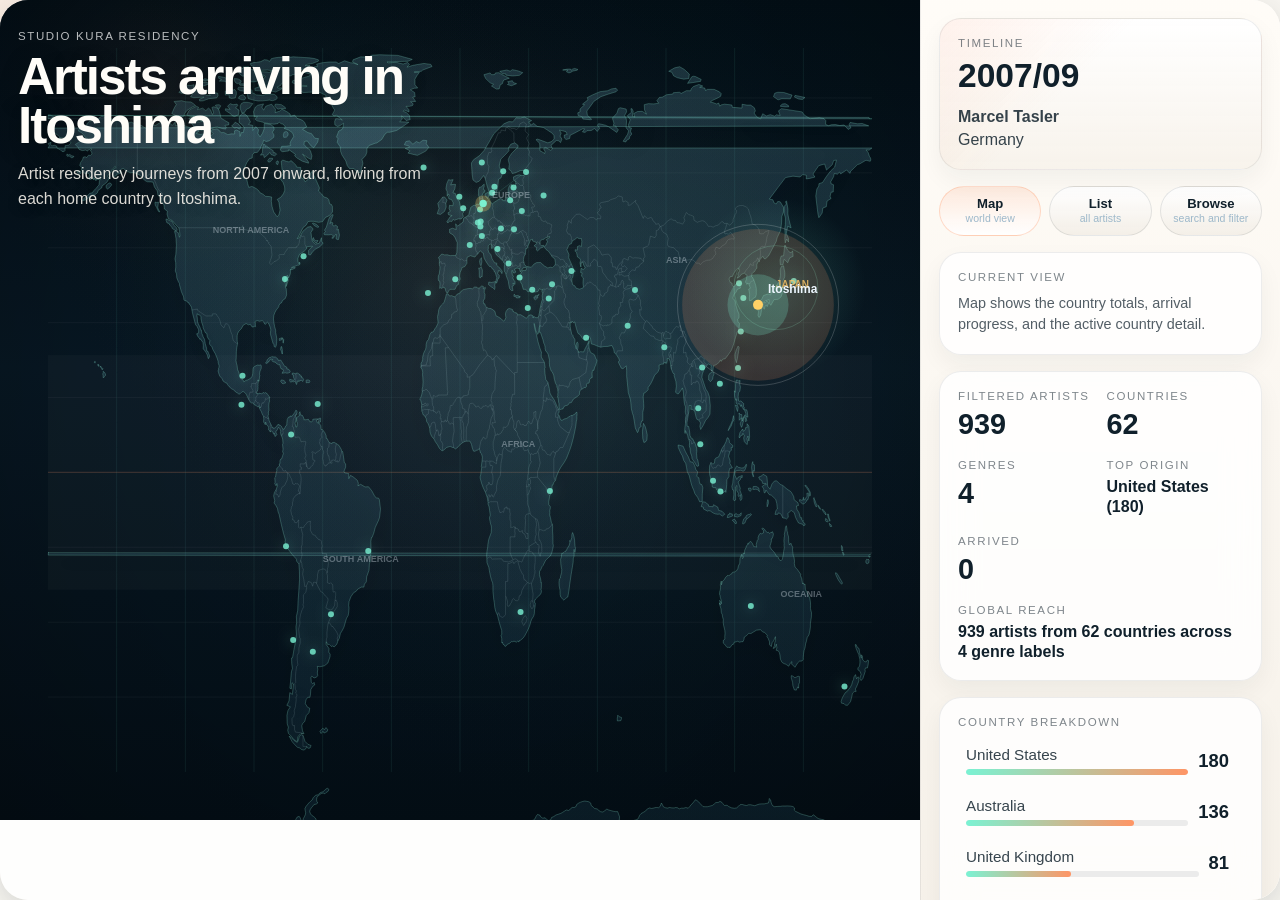
==== commit 547a16fc: "Show map only in map mode" ====
--- a/embed.html
+++ b/embed.html
@@ -9,14 +9,103 @@
   <body class="embed-mode">
     <div class="app-shell">
       <main class="canvas-column">
-        <div class="hero-copy">
-          <p class="eyebrow">Studio Kura Residency</p>
-          <h1>Artists arriving in Itoshima</h1>
-          <p class="description">
-            Artist residency journeys from 2007 onward, flowing from each home country to Itoshima.
-          </p>
-        </div>
-        <div id="sketch-root"></div>
+        <section class="main-view is-active" data-main-panel="overview">
+          <div class="hero-copy">
+            <p class="eyebrow">Studio Kura Residency</p>
+            <h1>Artists arriving in Itoshima</h1>
+            <p class="description">
+              Artist residency journeys from 2007 onward, flowing from each home country to Itoshima.
+            </p>
+          </div>
+          <div id="sketch-root"></div>
+        </section>
+
+        <section class="main-view" data-main-panel="directory" hidden>
+          <div class="main-stage">
+            <section class="main-panel">
+              <div class="main-panel-headline">
+                <p class="eyebrow">Artist Directory</p>
+                <h2>All Artists In One Place</h2>
+                <p class="description">
+                  Browse the full residency history as cards or as a monthly timeline. Search across artist names, countries, genres, and dates.
+                </p>
+              </div>
+              <div class="directory-toolbar">
+                <label class="control-row" for="directory-search">
+                  <span>Search</span>
+                  <input id="directory-search" type="search" placeholder="Artist, country, genre, month..." />
+                </label>
+                <div class="filter-grid directory-toolbar-grid">
+                  <label class="control-row" for="directory-sort">
+                    <span>Sort</span>
+                    <select id="directory-sort">
+                      <option value="date-desc">Newest First</option>
+                      <option value="date-asc">Oldest First</option>
+                      <option value="artist-asc">Artist A-Z</option>
+                      <option value="country-asc">Country A-Z</option>
+                    </select>
+                  </label>
+                  <div class="control-row">
+                    <span>View</span>
+                    <div class="view-toggle" id="directory-view-toggle">
+                      <button type="button" class="view-toggle-button is-active" data-directory-view="cards">Cards</button>
+                      <button type="button" class="view-toggle-button" data-directory-view="timeline">Timeline</button>
+                    </div>
+                  </div>
+                </div>
+              </div>
+              <div id="directory-summary" class="directory-summary">Loading artists...</div>
+              <div id="directory-list" class="directory-list directory-list-main"></div>
+            </section>
+          </div>
+        </section>
+
+        <section class="main-view" data-main-panel="filters" hidden>
+          <div class="main-stage">
+            <section class="main-panel">
+              <div class="main-panel-headline">
+                <p class="eyebrow">Browse Mode</p>
+                <h2>Filter The Residency Archive</h2>
+                <p class="description">
+                  Narrow the archive by period, country, and genre, then review the matching artists without the map getting in the way.
+                </p>
+              </div>
+              <div class="filter-grid main-filter-grid">
+                <label class="control-row" for="filter-start">
+                  <span>From</span>
+                  <select id="filter-start"></select>
+                </label>
+                <label class="control-row" for="filter-end">
+                  <span>To</span>
+                  <select id="filter-end"></select>
+                </label>
+                <label class="control-row" for="filter-country">
+                  <span>Country</span>
+                  <select id="filter-country"></select>
+                </label>
+                <label class="control-row" for="filter-genre">
+                  <span>Genre</span>
+                  <select id="filter-genre"></select>
+                </label>
+              </div>
+              <div class="panel-label panel-label-spaced">Playback</div>
+              <label class="control-row" for="speed-control">
+                <span>Speed</span>
+                <input id="speed-control" type="range" min="0.4" max="3" value="1.25" step="0.05" />
+              </label>
+              <div class="button-row">
+                <button id="toggle-play" type="button">Pause</button>
+                <button id="restart-play" type="button">Restart</button>
+              </div>
+            </section>
+
+            <section class="main-panel">
+              <div class="panel-label">Filtered Results</div>
+              <div id="browse-summary" class="directory-summary">Loading filtered artists...</div>
+              <div id="browse-list" class="directory-list directory-list-main"></div>
+            </section>
+          </div>
+        </section>
       </main>
 
       <aside class="sidebar">
@@ -98,73 +187,14 @@
         <div class="sidebar-view" data-sidebar-panel="filters" hidden>
           <section class="panel panel-helper">
             <div class="panel-label">Current View</div>
-            <p class="panel-helper-copy">Browse narrows the map and full list by period, country, genre, and playback controls.</p>
-          </section>
-          <section class="panel controls-panel">
-            <div class="panel-label">Directory Filters</div>
-            <div class="filter-grid">
-              <label class="control-row" for="filter-start">
-                <span>From</span>
-                <select id="filter-start"></select>
-              </label>
-              <label class="control-row" for="filter-end">
-                <span>To</span>
-                <select id="filter-end"></select>
-              </label>
-              <label class="control-row" for="filter-country">
-                <span>Country</span>
-                <select id="filter-country"></select>
-              </label>
-              <label class="control-row" for="filter-genre">
-                <span>Genre</span>
-                <select id="filter-genre"></select>
-              </label>
-            </div>
-            <div class="panel-label panel-label-spaced">Playback</div>
-            <label class="control-row" for="speed-control">
-              <span>Speed</span>
-              <input id="speed-control" type="range" min="0.4" max="3" value="1.25" step="0.05" />
-            </label>
-            <div class="button-row">
-              <button id="toggle-play" type="button">Pause</button>
-              <button id="restart-play" type="button">Restart</button>
-            </div>
+            <p class="panel-helper-copy">Browse now uses the main stage. Adjust filters in the center panel and use this sidebar to keep summary context.</p>
           </section>
         </div>
 
         <div class="sidebar-view" data-sidebar-panel="directory" hidden>
           <section class="panel panel-helper">
             <div class="panel-label">Current View</div>
-            <p class="panel-helper-copy">List shows every matching artist with search, sorting, and alternate layouts for scanning or browsing by month.</p>
-          </section>
-          <section class="panel">
-            <div class="directory-toolbar">
-              <label class="control-row" for="directory-search">
-                <span>Search</span>
-                <input id="directory-search" type="search" placeholder="Artist, country, genre, month..." />
-              </label>
-              <div class="filter-grid directory-toolbar-grid">
-                <label class="control-row" for="directory-sort">
-                  <span>Sort</span>
-                  <select id="directory-sort">
-                    <option value="date-desc">Newest First</option>
-                    <option value="date-asc">Oldest First</option>
-                    <option value="artist-asc">Artist A-Z</option>
-                    <option value="country-asc">Country A-Z</option>
-                  </select>
-                </label>
-                <div class="control-row">
-                  <span>View</span>
-                  <div class="view-toggle" id="directory-view-toggle">
-                    <button type="button" class="view-toggle-button is-active" data-directory-view="cards">Cards</button>
-                    <button type="button" class="view-toggle-button" data-directory-view="timeline">Timeline</button>
-                  </div>
-                </div>
-              </div>
-            </div>
-            <div id="directory-summary" class="directory-summary">Loading artists...</div>
-            <div class="panel-label">Artist Directory</div>
-            <div id="directory-list" class="directory-list"></div>
+            <p class="panel-helper-copy">List now fills the main stage. Search, sort, and view switches live in the center so the mode change is obvious.</p>
           </section>
         </div>
       </aside>
--- a/style.css
+++ b/style.css
@@ -63,6 +63,17 @@
   padding: 0;
 }
 
+.main-view {
+  min-height: calc(100vh - 48px);
+}
+
+.main-stage {
+  min-height: calc(100vh - 48px);
+  display: grid;
+  gap: 18px;
+  align-content: start;
+}
+
 .hero-copy {
   position: absolute;
   z-index: 2;
@@ -113,6 +124,30 @@
   max-width: 46ch;
   color: rgba(237, 247, 255, 0.74);
   line-height: 1.55;
+}
+
+.main-panel {
+  padding: 28px;
+  border-radius: 28px;
+  background:
+    linear-gradient(180deg, rgba(11, 24, 37, 0.95), rgba(7, 19, 29, 0.86));
+  border: 1px solid rgba(122, 242, 211, 0.14);
+  box-shadow:
+    inset 0 0 0 1px rgba(255, 255, 255, 0.03),
+    0 18px 44px rgba(0, 0, 0, 0.24);
+}
+
+.main-panel-headline {
+  display: grid;
+  gap: 10px;
+  margin-bottom: 18px;
+}
+
+.main-panel-headline h2 {
+  margin: 0;
+  font-size: clamp(1.6rem, 2.4vw, 2.8rem);
+  line-height: 1;
+  letter-spacing: -0.04em;
 }
 
 #sketch-root {
@@ -136,6 +171,13 @@
   border: 0;
 }
 
+.embed-mode .main-panel {
+  border-radius: 0;
+  border: 0;
+  background: rgba(255, 255, 255, 0.92);
+  box-shadow: none;
+}
+
 .sidebar {
   padding: 24px;
   display: grid;
@@ -487,6 +529,10 @@
   padding-right: 6px;
 }
 
+.directory-list-main {
+  max-height: 56vh;
+}
+
 .directory-toolbar {
   display: grid;
   gap: 12px;
@@ -518,6 +564,23 @@
 .view-toggle-button.is-active {
   border-color: rgba(122, 242, 211, 0.5);
   background: linear-gradient(180deg, rgba(122, 242, 211, 0.18), rgba(255, 255, 255, 0.04));
+}
+
+.embed-mode .main-panel-headline h2 {
+  color: #10202b;
+}
+
+.embed-mode .main-panel .eyebrow {
+  color: rgba(16, 32, 43, 0.54);
+}
+
+.embed-mode .main-panel .description {
+  color: rgba(16, 32, 43, 0.72);
+  text-shadow: none;
+}
+
+.embed-mode .directory-summary {
+  color: rgba(16, 32, 43, 0.68);
 }
 
 .directory-card {
@@ -670,6 +733,11 @@
     padding: 16px 16px 0;
   }
 
+  .main-view,
+  .main-stage {
+    min-height: auto;
+  }
+
   #sketch-root {
     height: auto;
     aspect-ratio: 1.65 / 1;
@@ -705,6 +773,11 @@
     width: min(360px, calc(100% - 32px));
   }
 
+  .main-panel {
+    padding: 20px;
+    border-radius: 22px;
+  }
+
   .hero-copy h1 {
     font-size: clamp(1.6rem, 8vw, 2.8rem);
   }
@@ -747,6 +820,10 @@
   .directory-list {
     max-height: 38vh;
   }
+
+  .directory-list-main {
+    max-height: none;
+  }
 }
 
 @media (max-width: 720px) {
@@ -761,6 +838,11 @@
     top: 14px;
     left: 14px;
     width: min(300px, calc(100% - 28px));
+  }
+
+  .main-panel {
+    padding: 16px;
+    border-radius: 18px;
   }
 
   .hero-copy h1 {
@@ -839,6 +921,10 @@
   }
 
   .filter-grid {
+    grid-template-columns: 1fr;
+  }
+
+  .main-filter-grid {
     grid-template-columns: 1fr;
   }
 
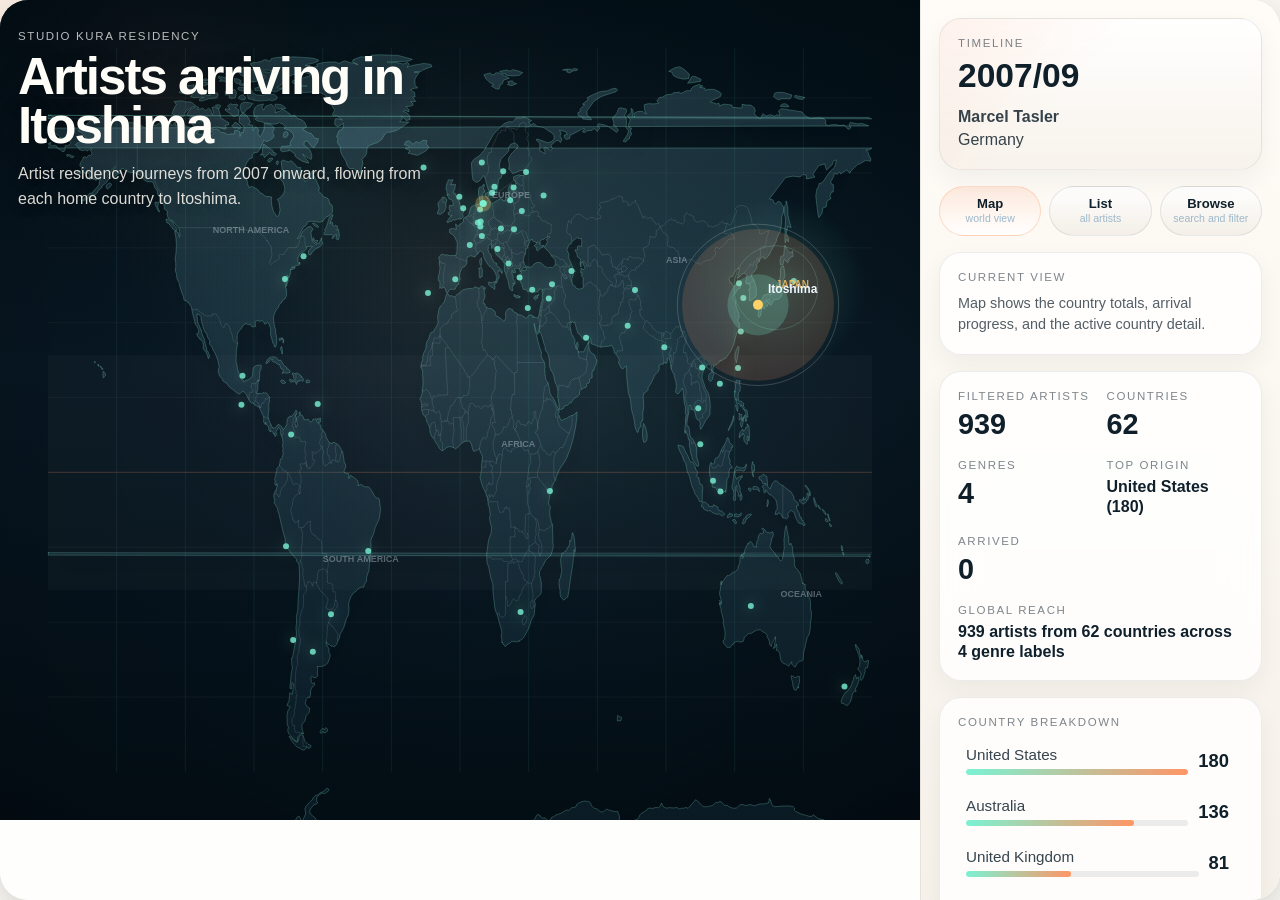
==== commit c2c6f00b: "Add yearly intake chart to browse view" ====
--- a/embed.html
+++ b/embed.html
@@ -70,6 +70,9 @@
                   Narrow the archive by period, country, and genre, then review the matching artists without the map getting in the way.
                 </p>
               </div>
+              <div class="panel-label">Yearly Intake</div>
+              <div id="browse-chart-summary" class="directory-summary">Loading yearly totals...</div>
+              <div id="browse-year-chart" class="year-chart"></div>
               <div class="filter-grid main-filter-grid">
                 <label class="control-row" for="filter-start">
                   <span>From</span>
--- a/style.css
+++ b/style.css
@@ -533,6 +533,63 @@
   max-height: 56vh;
 }
 
+.year-chart {
+  margin: 12px 0 20px;
+  display: grid;
+  grid-template-columns: repeat(auto-fit, minmax(44px, 1fr));
+  gap: 10px;
+  align-items: end;
+}
+
+.year-bar {
+  min-height: 180px;
+  padding: 10px 6px 8px;
+  border-radius: 18px;
+  display: grid;
+  gap: 8px;
+  align-items: end;
+  justify-items: center;
+  background: rgba(255, 255, 255, 0.04);
+}
+
+.year-bar:hover {
+  border-color: rgba(255, 209, 102, 0.35);
+}
+
+.year-bar.is-active {
+  border-color: rgba(255, 209, 102, 0.55);
+  background: linear-gradient(180deg, rgba(255, 209, 102, 0.16), rgba(255, 255, 255, 0.04));
+}
+
+.year-bar-count {
+  font-size: 0.74rem;
+  color: var(--muted);
+}
+
+.year-bar-track {
+  width: 100%;
+  height: 112px;
+  display: flex;
+  align-items: end;
+  justify-content: center;
+}
+
+.year-bar-fill {
+  width: 100%;
+  max-width: 28px;
+  min-height: 12px;
+  border-radius: 999px 999px 8px 8px;
+  background: linear-gradient(180deg, var(--accent), var(--accent-2));
+  box-shadow: 0 8px 24px rgba(122, 242, 211, 0.18);
+}
+
+.year-bar-label {
+  font-size: 0.72rem;
+  color: rgba(237, 247, 255, 0.82);
+  writing-mode: vertical-rl;
+  text-orientation: mixed;
+}
+
 .directory-toolbar {
   display: grid;
   gap: 12px;
@@ -581,6 +638,19 @@
 
 .embed-mode .directory-summary {
   color: rgba(16, 32, 43, 0.68);
+}
+
+.embed-mode .year-bar {
+  background: rgba(16, 32, 43, 0.05);
+}
+
+.embed-mode .year-bar.is-active {
+  background: linear-gradient(180deg, rgba(255, 149, 101, 0.14), rgba(16, 32, 43, 0.03));
+}
+
+.embed-mode .year-bar-label,
+.embed-mode .year-bar-count {
+  color: rgba(16, 32, 43, 0.7);
 }
 
 .directory-card {
@@ -669,11 +739,23 @@
   background: rgba(255, 255, 255, 0.05);
   color: var(--ink);
   font: inherit;
+  color-scheme: dark;
+}
+
+select option {
+  background: #0d2231;
+  color: #edf7ff;
 }
 
 .embed-mode select {
   border-color: rgba(16, 32, 43, 0.12);
   background: rgba(255, 255, 255, 0.94);
+  color: #10202b;
+  color-scheme: light;
+}
+
+.embed-mode select option {
+  background: #ffffff;
   color: #10202b;
 }
 
@@ -824,6 +906,11 @@
   .directory-list-main {
     max-height: none;
   }
+
+  .year-chart {
+    grid-template-columns: repeat(auto-fit, minmax(40px, 1fr));
+    gap: 8px;
+  }
 }
 
 @media (max-width: 720px) {
@@ -926,6 +1013,14 @@
 
   .main-filter-grid {
     grid-template-columns: 1fr;
+  }
+
+  .year-bar {
+    min-height: 152px;
+  }
+
+  .year-bar-track {
+    height: 92px;
   }
 
   .view-toggle {
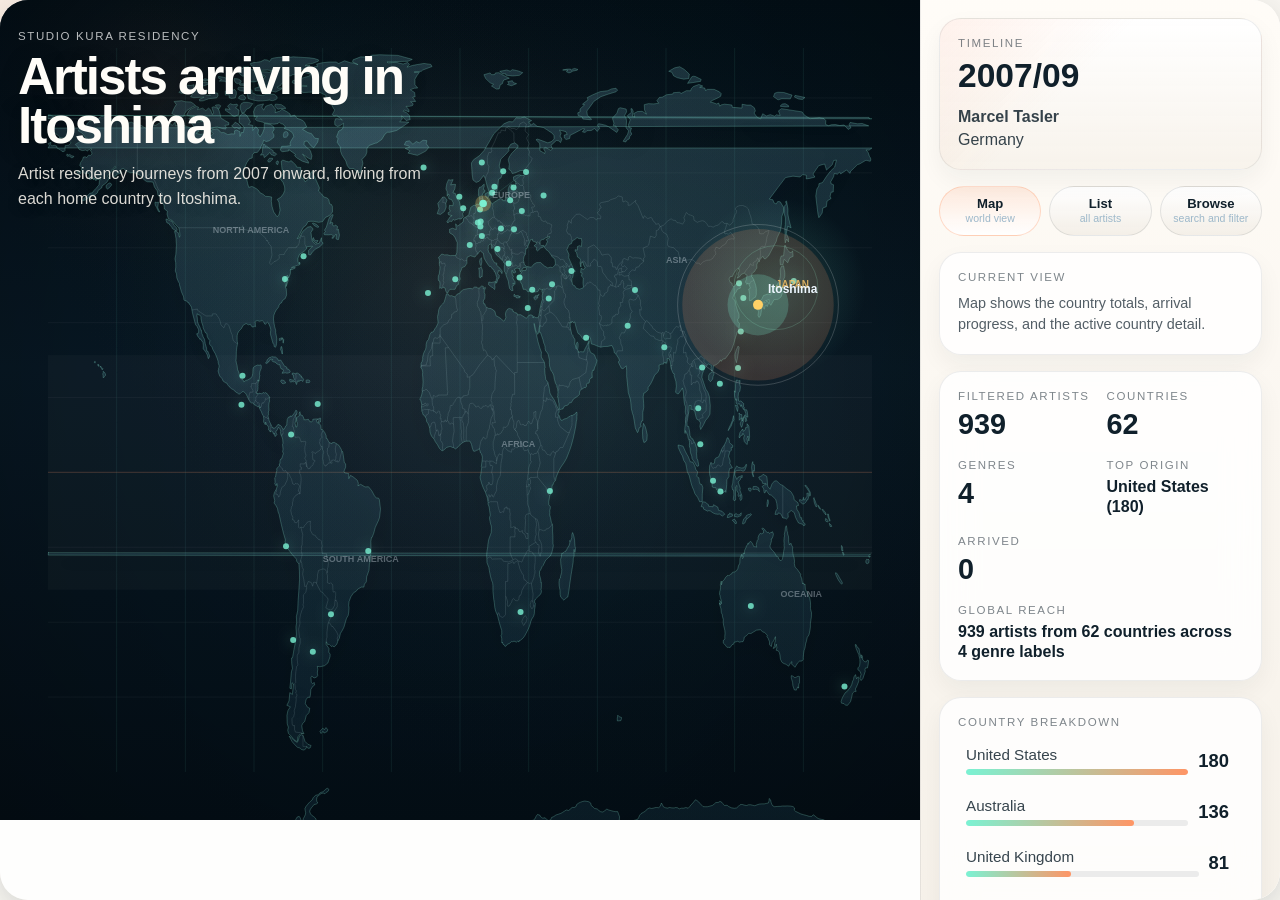
==== commit 501ee46d: "Adjust browse chart layout" ====
--- a/embed.html
+++ b/embed.html
@@ -62,7 +62,7 @@
 
         <section class="main-view" data-main-panel="filters" hidden>
           <div class="main-stage">
-            <section class="main-panel">
+            <section class="main-panel main-panel-wide">
               <div class="main-panel-headline">
                 <p class="eyebrow">Browse Mode</p>
                 <h2>Filter The Residency Archive</h2>
@@ -70,9 +70,6 @@
                   Narrow the archive by period, country, and genre, then review the matching artists without the map getting in the way.
                 </p>
               </div>
-              <div class="panel-label">Yearly Intake</div>
-              <div id="browse-chart-summary" class="directory-summary">Loading yearly totals...</div>
-              <div id="browse-year-chart" class="year-chart"></div>
               <div class="filter-grid main-filter-grid">
                 <label class="control-row" for="filter-start">
                   <span>From</span>
@@ -103,6 +100,9 @@
             </section>
 
             <section class="main-panel">
+              <div class="panel-label">Yearly Intake</div>
+              <div id="browse-chart-summary" class="directory-summary">Loading yearly totals...</div>
+              <div id="browse-year-chart" class="year-chart"></div>
               <div class="panel-label">Filtered Results</div>
               <div id="browse-summary" class="directory-summary">Loading filtered artists...</div>
               <div id="browse-list" class="directory-list directory-list-main"></div>
--- a/style.css
+++ b/style.css
@@ -72,6 +72,7 @@
   display: grid;
   gap: 18px;
   align-content: start;
+  grid-template-columns: repeat(2, minmax(0, 1fr));
 }
 
 .hero-copy {
@@ -135,6 +136,10 @@
   box-shadow:
     inset 0 0 0 1px rgba(255, 255, 255, 0.03),
     0 18px 44px rgba(0, 0, 0, 0.24);
+}
+
+.main-panel-wide {
+  grid-column: 1 / -1;
 }
 
 .main-panel-headline {
@@ -539,6 +544,7 @@
   grid-template-columns: repeat(auto-fit, minmax(44px, 1fr));
   gap: 10px;
   align-items: end;
+  min-height: 180px;
 }
 
 .year-bar {
@@ -820,6 +826,10 @@
     min-height: auto;
   }
 
+  .main-stage {
+    grid-template-columns: 1fr;
+  }
+
   #sketch-root {
     height: auto;
     aspect-ratio: 1.65 / 1;
